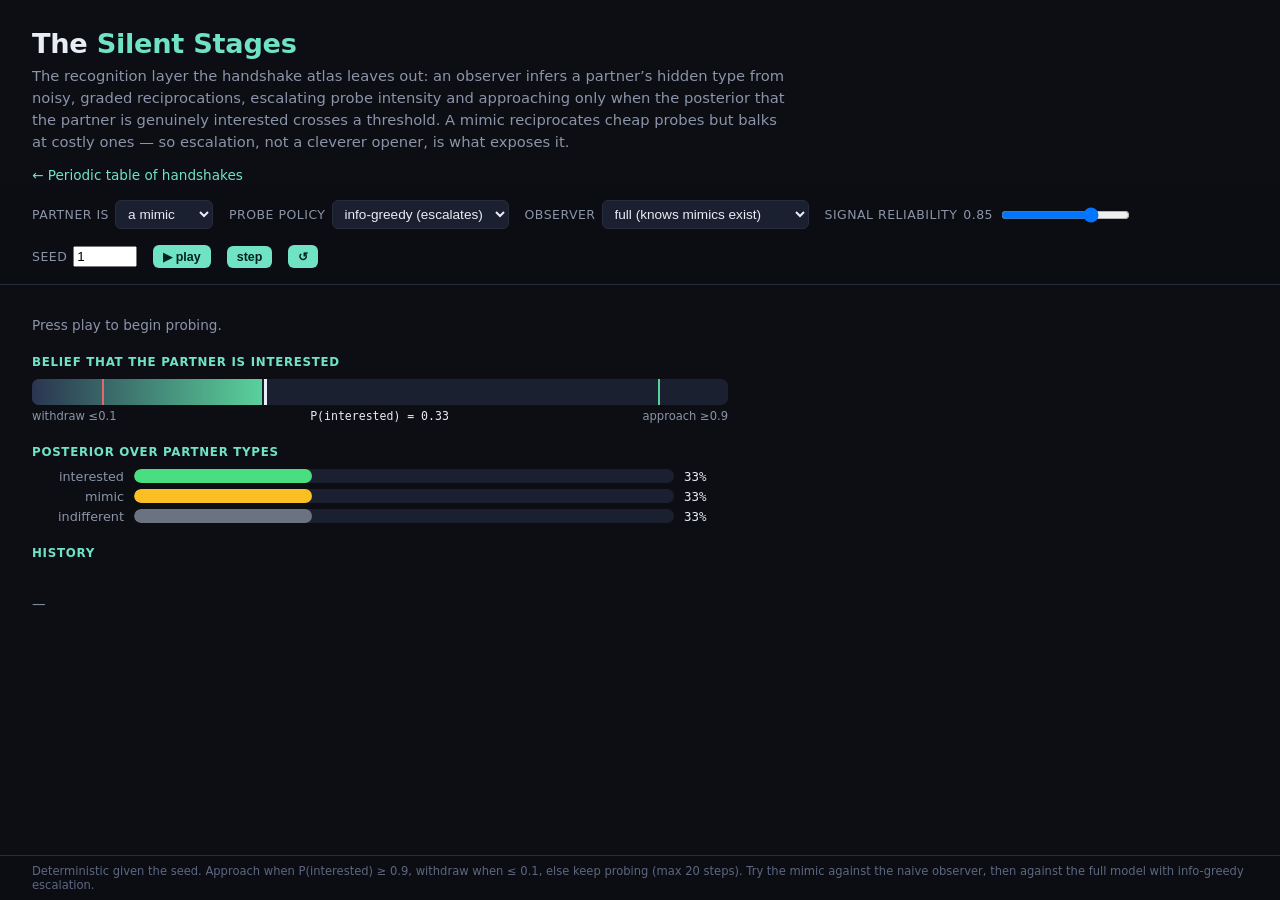
==== web/courtship.html @ 4184baed "Add interactive animations: per-handshake play + courtship simulation Atlas explorer: selecting a ha" ====
<!DOCTYPE html>
<html lang="en">
<head>
<meta charset="utf-8" />
<meta name="viewport" content="width=device-width, initial-scale=1" />
<title>Silent Stages — a sequential-Bayesian courtship simulation</title>
<link rel="stylesheet" href="./style.css" />
</head>
<body>
<header>
  <div class="title">
    <h1>The <span class="accent">Silent Stages</span></h1>
    <p class="sub">
      The recognition layer the handshake atlas leaves out: an observer infers a partner&rsquo;s
      hidden type from noisy, graded reciprocations, escalating probe intensity and
      approaching only when the posterior that the partner is genuinely interested crosses a
      threshold. A mimic reciprocates cheap probes but balks at costly ones &mdash; so
      escalation, not a cleverer opener, is what exposes it.
    </p>
  </div>
</header>

<nav class="pagenav"><a href="./index.html">&larr; Periodic table of handshakes</a></nav>

<section class="controls">
  <label>Partner is
    <select id="c-type">
      <option value="interested">interested</option>
      <option value="mimic" selected>a mimic</option>
      <option value="indifferent">indifferent</option>
    </select>
  </label>
  <label>Probe policy
    <select id="c-policy">
      <option value="info">info-greedy (escalates)</option>
      <option value="fixed">fixed cheap probe</option>
      <option value="ramp">ramp</option>
    </select>
  </label>
  <label>Observer
    <select id="c-model">
      <option value="full">full (knows mimics exist)</option>
      <option value="naive">naive (no mimic hypothesis)</option>
    </select>
  </label>
  <label>Signal reliability <span id="c-rel-val">0.85</span>
    <input id="c-rel" type="range" min="0.5" max="0.98" step="0.01" value="0.85" />
  </label>
  <label>Seed <input id="c-seed" type="number" value="1" min="1" style="width:64px" /></label>
  <button id="c-play" class="play-btn">&#9654; play</button>
  <button id="c-step" class="play-btn">step</button>
  <button id="c-reset" class="play-btn">&#8634;</button>
</section>

<main id="c-stage" class="c-stage"></main>

<footer>
  <span class="note">Deterministic given the seed. Approach when P(interested) &ge; 0.9,
  withdraw when &le; 0.1, else keep probing (max 20 steps). Try the mimic against the naive
  observer, then against the full model with info-greedy escalation.</span>
</footer>

<script src="./courtship.js"></script>
</body>
</html>
---- web/style.css ----
:root {
  --bg: #0c0e14;
  --panel: #141824;
  --panel-2: #1b2030;
  --ink: #e8ecf4;
  --muted: #8b94a8;
  --line: #262c3d;
  --accent: #6fe3c4;
  --good: #5ad19b;
  --bad: #e06a6a;

  --fam-Constant: #6b7280;
  --fam-Alternating: #c084fc;
  --fam-Barker: #fbbf24;
  --fam-Unbordered: #38bdf8;
  --fam-Self-similar: #4ade80;
  --fam-Generic: #475569;
}

* { box-sizing: border-box; }
html, body { margin: 0; background: var(--bg); color: var(--ink);
  font-family: ui-sans-serif, system-ui, -apple-system, "Segoe UI", sans-serif; }
code, .mono { font-family: ui-monospace, "SF Mono", "JetBrains Mono", Menlo, monospace; }

header { padding: 28px 32px 8px; }
h1 { font-size: 1.7rem; margin: 0 0 6px; font-weight: 650; letter-spacing: -0.01em; }
.accent { color: var(--accent); }
.sub { color: var(--muted); max-width: 760px; line-height: 1.5; margin: 0; font-size: 0.92rem; }
.sub code { color: var(--ink); background: var(--panel-2); padding: 1px 5px; border-radius: 4px; }

.controls { display: flex; flex-wrap: wrap; gap: 16px; align-items: center;
  padding: 16px 32px; border-bottom: 1px solid var(--line); position: sticky; top: 0;
  background: rgba(12,14,20,0.92); backdrop-filter: blur(8px); z-index: 5; }
.controls label { font-size: 0.78rem; color: var(--muted); display: flex; gap: 6px;
  align-items: center; text-transform: uppercase; letter-spacing: 0.04em; }
.controls select, .controls input[type=text] { background: var(--panel-2); color: var(--ink);
  border: 1px solid var(--line); border-radius: 6px; padding: 5px 8px; font-size: 0.85rem;
  text-transform: none; letter-spacing: 0; }
.controls .check { text-transform: none; letter-spacing: 0; }
.count { margin-left: auto; color: var(--muted); font-size: 0.8rem; }

.legend { display: flex; flex-wrap: wrap; gap: 14px; padding: 12px 32px; font-size: 0.78rem;
  color: var(--muted); border-bottom: 1px solid var(--line); }
.legend .chip { display: flex; align-items: center; gap: 6px; }
.legend .swatch { width: 12px; height: 12px; border-radius: 3px; display: inline-block; }
.legend .grad { width: 140px; height: 12px; border-radius: 3px;
  background: linear-gradient(90deg, #233, var(--accent)); }

.table { padding: 14px 32px 80px; }
.row { display: flex; align-items: flex-start; gap: 12px; margin-bottom: 10px; }
.row-label { width: 46px; flex: none; color: var(--muted); font-size: 0.78rem;
  padding-top: 6px; text-align: right; }
.row-cells { display: flex; flex-wrap: wrap; gap: 3px; }

.cell { width: 22px; height: 22px; border-radius: 4px; cursor: pointer;
  border: 1px solid rgba(255,255,255,0.06); transition: transform 0.08s ease;
  position: relative; }
.cell:hover { transform: scale(1.35); z-index: 3; border-color: var(--ink); }
.cell.dim { opacity: 0.12; pointer-events: none; }
.cell.selected { outline: 2px solid var(--accent); outline-offset: 1px; z-index: 2; }

.detail { position: fixed; right: 0; top: 0; height: 100vh; width: 340px; overflow-y: auto;
  background: var(--panel); border-left: 1px solid var(--line); padding: 24px; z-index: 20;
  box-shadow: -12px 0 32px rgba(0,0,0,0.4); }
.detail.hidden { display: none; }
.detail .close { position: absolute; right: 16px; top: 14px; cursor: pointer;
  color: var(--muted); font-size: 1.3rem; background: none; border: none; }
.detail h2 { font-family: ui-monospace, monospace; font-size: 1.5rem; margin: 0 0 2px;
  letter-spacing: 0.06em; }
.detail .pattern { display: flex; gap: 3px; margin: 10px 0 16px; }
.detail .bit { width: 20px; height: 20px; border-radius: 4px; font-size: 0.7rem;
  display: flex; align-items: center; justify-content: center; font-weight: 700; color: #061; }
.detail .bit.G { background: var(--good); }
.detail .bit.B { background: var(--bad); color: #fff; }
.detail .famtag { display: inline-block; padding: 2px 9px; border-radius: 20px;
  font-size: 0.72rem; font-weight: 650; margin-bottom: 14px; color: #061; }
.detail .desc { color: var(--muted); font-size: 0.82rem; line-height: 1.5; margin: 0 0 18px; }
.detail dl { display: grid; grid-template-columns: 1fr auto; gap: 6px 10px; margin: 0; }
.detail dt { color: var(--muted); font-size: 0.8rem; }
.detail dd { margin: 0; font-family: ui-monospace, monospace; font-size: 0.82rem;
  text-align: right; }
.detail dd.yes { color: var(--good); }
.detail dd.no { color: var(--muted); }
.detail h3 { font-size: 0.74rem; text-transform: uppercase; letter-spacing: 0.06em;
  color: var(--accent); margin: 20px 0 8px; border-top: 1px solid var(--line); padding-top: 14px; }
.spark { display: flex; align-items: flex-end; gap: 2px; height: 40px; margin-top: 6px; }
.spark .bar { flex: 1; background: var(--accent); min-height: 1px; border-radius: 1px; }
.spark .bar.neg { background: var(--bad); }

footer { position: fixed; bottom: 0; left: 0; right: 0; display: flex; gap: 18px;
  padding: 8px 32px; background: rgba(12,14,20,0.94); border-top: 1px solid var(--line);
  font-size: 0.72rem; color: var(--muted); backdrop-filter: blur(8px); }
.note { color: #5d6781; }

/* per-handshake play animation */
.play-controls { display: flex; gap: 8px; align-items: center; margin: 4px 0 10px; flex-wrap: wrap; }
.play-controls select { background: var(--panel-2); color: var(--ink); border: 1px solid var(--line);
  border-radius: 6px; padding: 4px 6px; font-size: 0.78rem; }
.play-btn { background: var(--accent); color: #04231c; border: none; border-radius: 6px;
  padding: 4px 10px; font-size: 0.78rem; font-weight: 650; cursor: pointer; }
.play-btn:hover { filter: brightness(1.1); }
.play-board { font-family: ui-monospace, monospace; overflow-x: auto; padding-bottom: 4px; }
.pc-row { display: flex; gap: 2px; align-items: center; margin-bottom: 2px; }
.pc-label { width: 38px; flex: none; color: var(--muted); font-size: 0.66rem; text-align: right;
  padding-right: 4px; }
.pc-num { width: 18px; flex: none; text-align: center; color: var(--muted); font-size: 0.6rem; }
.pc-num.pfx { color: var(--accent); }
.pc-cell { width: 18px; height: 18px; flex: none; border-radius: 3px; display: flex;
  align-items: center; justify-content: center; font-size: 0.62rem; font-weight: 700;
  color: #04231c; transition: background 0.2s; }
.pc-cell.C { background: var(--good); }
.pc-cell.D { background: var(--bad); color: #fff; }
.pc-cell.empty { background: var(--panel-2); }
.pc-cell.pfx { box-shadow: inset 0 -2px 0 var(--accent); }
.pc-head .pc-cell, .pc-head { height: auto; }
.pc-foot { font-size: 0.72rem; color: var(--muted); margin-top: 6px; }
.pc-foot b { color: var(--ink); }
.play-caption { font-size: 0.78rem; color: var(--muted); line-height: 1.45; min-height: 2.4em;
  margin: 8px 0 4px; }
.pagenav { padding: 4px 32px 0; }
.pagenav a { color: var(--accent); text-decoration: none; font-size: 0.85rem; }
.pagenav a:hover { text-decoration: underline; }

/* courtship simulation page */
.c-stage { padding: 18px 32px 90px; max-width: 760px; }
.c-stage h3 { font-size: 0.74rem; text-transform: uppercase; letter-spacing: 0.06em;
  color: var(--accent); margin: 22px 0 10px; }
.c-muted { color: var(--muted); font-size: 0.85rem; }
.c-step { font-size: 0.85rem; margin: 6px 0 0; }
.recip { font-weight: 650; }
.recip.yes { color: var(--good); }
.recip.no { color: var(--bad); }
.cbar { display: flex; align-items: center; gap: 10px; margin: 5px 0; }
.cbar-lab { width: 92px; flex: none; font-size: 0.8rem; color: var(--muted); text-align: right; }
.cbar-track { flex: 1; height: 14px; background: var(--panel-2); border-radius: 7px; overflow: hidden; }
.cbar-fill { display: block; height: 100%; border-radius: 7px; transition: width 0.4s ease; }
.cbar-val { width: 44px; flex: none; font-family: ui-monospace, monospace; font-size: 0.78rem; }
.belief { position: relative; height: 26px; background: var(--panel-2); border-radius: 7px;
  overflow: hidden; }
.belief-fill { position: absolute; left: 0; top: 0; height: 100%;
  background: linear-gradient(90deg, #2a3550, var(--good)); transition: width 0.4s ease; }
.belief .thr { position: absolute; top: -3px; height: 32px; width: 2px; }
.belief .thr.hi { background: var(--good); }
.belief .thr.lo { background: var(--bad); }
.belief-marker { position: absolute; top: -4px; height: 34px; width: 3px; background: var(--ink);
  transition: left 0.4s ease; }
.belief-labels { display: flex; justify-content: space-between; font-size: 0.72rem;
  color: var(--muted); margin-top: 4px; }
.belief-labels span:nth-child(2) { color: var(--ink); font-family: ui-monospace, monospace; }
.hstrip { display: flex; gap: 3px; align-items: flex-end; min-height: 42px; }
.hcell { width: 12px; border-radius: 2px 2px 0 0; }
.hcell.yes { background: var(--good); }
.hcell.no { background: var(--bad); }
.decision { margin-top: 22px; padding: 12px 16px; border-radius: 8px; font-weight: 700;
  font-size: 1rem; letter-spacing: 0.02em; }
.decision.approach { background: rgba(74,222,128,0.15); color: var(--good);
  border: 1px solid var(--good); }
.decision.withdraw { background: rgba(224,106,106,0.12); color: var(--bad);
  border: 1px solid var(--bad); }
.decision b { text-transform: capitalize; }

.tooltip { position: fixed; pointer-events: none; background: #000; color: var(--ink);
  border: 1px solid var(--line); border-radius: 6px; padding: 6px 9px; font-size: 0.74rem;
  font-family: ui-monospace, monospace; z-index: 50; white-space: nowrap; opacity: 0;
  transition: opacity 0.08s; }
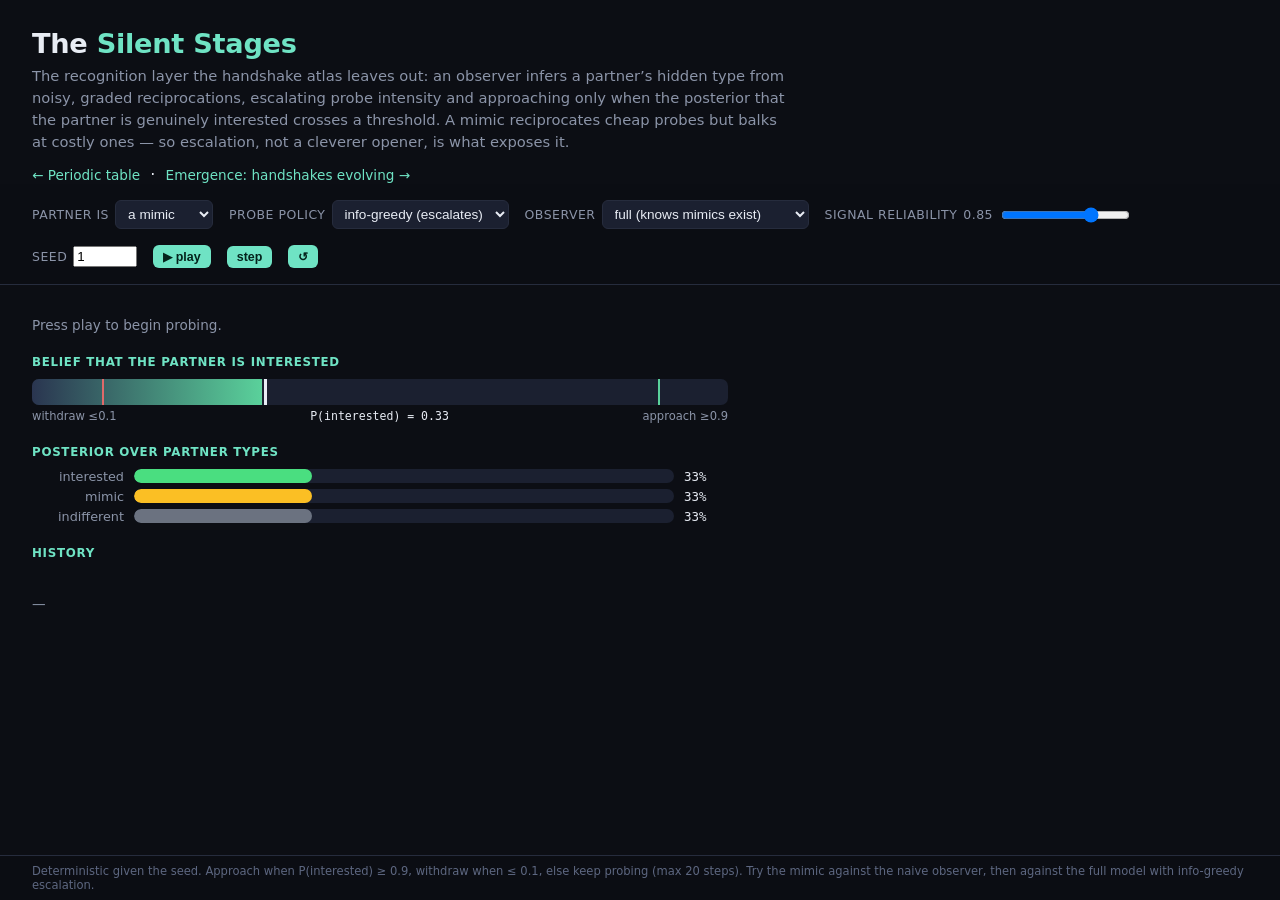
==== commit 60248468: "Add Emergence page: spatial evolutionary sim where handshakes arise Agent-based 2D population: each " ====
--- a/web/courtship.html
+++ b/web/courtship.html
@@ -20,7 +20,10 @@
   </div>
 </header>
 
-<nav class="pagenav"><a href="./index.html">&larr; Periodic table of handshakes</a></nav>
+<nav class="pagenav">
+  <a href="./index.html">&larr; Periodic table</a> &nbsp;&middot;&nbsp;
+  <a href="./evolution.html">Emergence: handshakes evolving &rarr;</a>
+</nav>
 
 <section class="controls">
   <label>Partner is
--- a/web/style.css
+++ b/web/style.css
@@ -159,6 +159,18 @@
   border: 1px solid var(--bad); }
 .decision b { text-transform: capitalize; }
 
+/* emergence (spatial evolution) page */
+.ev-stage { display: flex; gap: 24px; flex-wrap: wrap; padding: 18px 32px 80px; align-items: flex-start; }
+#ev-grid { border: 1px solid var(--line); border-radius: 6px; image-rendering: pixelated;
+  background: var(--panel); width: 672px; height: 416px; max-width: 100%; }
+.ev-side { flex: 1; min-width: 280px; }
+.ev-stats { font-size: 0.85rem; color: var(--muted); margin: 0 0 10px; font-family: ui-monospace, monospace; }
+.ev-stats b { font-family: ui-sans-serif, system-ui, sans-serif; }
+#ev-chart { border: 1px solid var(--line); border-radius: 6px; width: 320px; height: 150px; max-width: 100%; }
+.ev-legend { list-style: none; padding: 0; margin: 10px 0 0; font-size: 0.76rem; color: var(--muted); }
+.ev-legend li { display: flex; align-items: center; gap: 7px; margin: 3px 0; }
+.ev-legend .sw { width: 14px; height: 4px; border-radius: 2px; display: inline-block; }
+
 .tooltip { position: fixed; pointer-events: none; background: #000; color: var(--ink);
   border: 1px solid var(--line); border-radius: 6px; padding: 6px 9px; font-size: 0.74rem;
   font-family: ui-monospace, monospace; z-index: 50; white-space: nowrap; opacity: 0;
